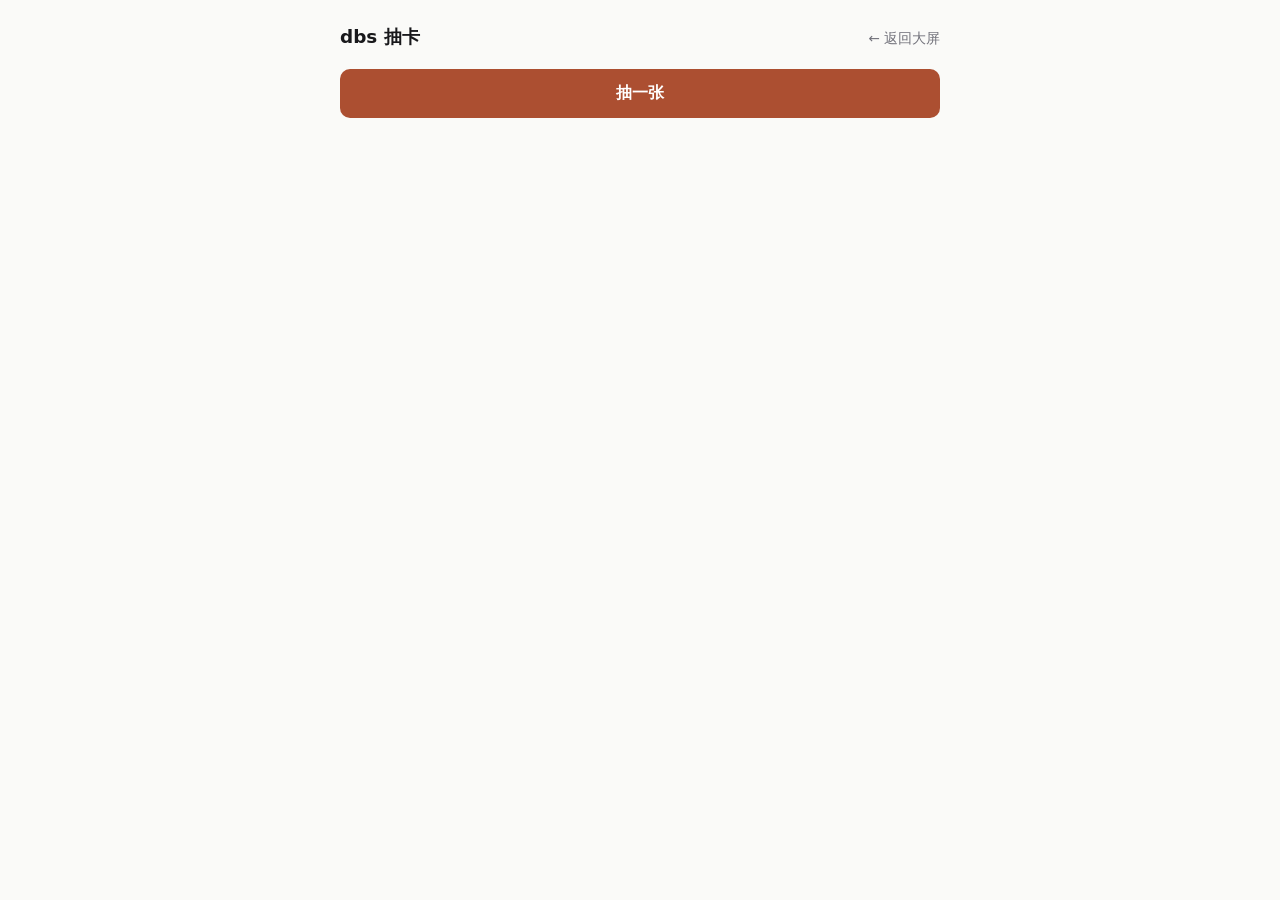
==== dbs/index.html @ bde5a91e "dbs 抽卡：/dbs/ 页 + /api/dbs-draw|dbs-deck + 大屏卡片（问题先行，抽卡即推 Bark 留档）" ====
<!DOCTYPE html>
<html lang="zh-CN">
<head>
<meta charset="utf-8">
<meta name="viewport" content="width=device-width, initial-scale=1, viewport-fit=cover">
<title>dbs 抽卡</title>
<style>
:root {
  --bg: #fafaf8;
  --fg: #18181b;
  --fg-soft: #3f3f46;
  --muted: #71717a;
  --border: #ebe9e4;
  --hover: #f2f0eb;
  --card: #ffffff;
  --accent: oklch(54% 0.13 38);
  --font-sans: -apple-system, BlinkMacSystemFont, "Segoe UI", "PingFang SC", "Hiragino Sans GB", "Microsoft YaHei", system-ui, sans-serif;
}
@media (prefers-color-scheme: dark) {
  :root {
    --bg: #0c0c0c; --fg: #ededec; --fg-soft: #c4c4c0; --muted: #8a8a87;
    --border: #1c1c1a; --hover: #161614; --card: #131311;
    --accent: oklch(72% 0.12 38);
  }
}
* { margin: 0; padding: 0; box-sizing: border-box; }
body {
  font-family: var(--font-sans);
  background: var(--bg); color: var(--fg);
  max-width: 640px; margin: 0 auto;
  padding: 24px 20px calc(24px + env(safe-area-inset-bottom));
  -webkit-font-smoothing: antialiased;
}
header { display: flex; align-items: baseline; justify-content: space-between; margin-bottom: 20px; }
h1 { font-size: 1.15rem; font-weight: 650; }
header a { color: var(--muted); text-decoration: none; font-size: 0.85rem; }
.draw-btn {
  display: block; width: 100%; padding: 14px;
  font: inherit; font-size: 1rem; font-weight: 600;
  color: #fff; background: var(--accent);
  border: none; border-radius: 10px; cursor: pointer;
}
.draw-btn:disabled { opacity: 0.5; }
.card {
  margin-top: 20px; padding: 18px;
  background: var(--card); border: 1px solid var(--border); border-radius: 12px;
  display: none;
}
.card.show { display: block; }
.q { font-size: 1.05rem; font-weight: 650; line-height: 1.55; }
.hint { color: var(--muted); font-size: 0.85rem; margin-top: 14px; }
.reveal-btn {
  margin-top: 14px; padding: 9px 16px;
  font: inherit; font-size: 0.9rem; font-weight: 550;
  color: var(--accent); background: none;
  border: 1px solid var(--accent); border-radius: 8px; cursor: pointer;
}
.a { display: none; margin-top: 16px; padding-top: 16px; border-top: 1px solid var(--border);
     color: var(--fg-soft); line-height: 1.7; white-space: pre-wrap; font-size: 0.95rem; }
.a.show { display: block; }
.src { margin-top: 12px; font-size: 0.85rem; }
.src a { color: var(--accent); text-decoration: none; }
.meta { margin-top: 20px; color: var(--muted); font-size: 0.78rem; text-align: center; }
</style>
</head>
<body>
<header>
  <h1>dbs 抽卡</h1>
  <a href="/">← 返回大屏</a>
</header>

<button class="draw-btn" id="draw">抽一张</button>

<div class="card" id="card">
  <div class="q" id="q"></div>
  <div class="hint">先自己想 30 秒——他会怎么答、为什么。</div>
  <button class="reveal-btn" id="reveal">看他的答案</button>
  <div class="a" id="a"></div>
  <div class="src" id="src"></div>
</div>

<div class="meta" id="meta"></div>

<script>
const $ = (id) => document.getElementById(id);
$("draw").addEventListener("click", async () => {
  $("draw").disabled = true;
  $("draw").textContent = "抽卡中…";
  try {
    const r = await fetch("/api/dbs-draw", { credentials: "same-origin" });
    const d = await r.json();
    if (!r.ok) throw new Error(d.error || r.status);
    const c = d.card;
    $("q").textContent = c.q;
    $("a").textContent = c.a;
    $("a").classList.remove("show");
    $("reveal").style.display = "";
    $("src").innerHTML = c.src_url
      ? `出处：<a href="${c.src_url}" target="_blank" rel="noopener">《${c.src_title}》</a>`
      : "";
    $("card").classList.add("show");
    $("meta").textContent = `牌堆 ${d.deck_size} 张 · ${d.barked ? "已推 Bark 留档" : "未推送"}`;
  } catch (e) {
    $("meta").textContent = "抽卡失败：" + e.message;
  } finally {
    $("draw").disabled = false;
    $("draw").textContent = "再抽一张";
  }
});
$("reveal").addEventListener("click", () => {
  $("a").classList.add("show");
  $("reveal").style.display = "none";
});
</script>
</body>
</html>
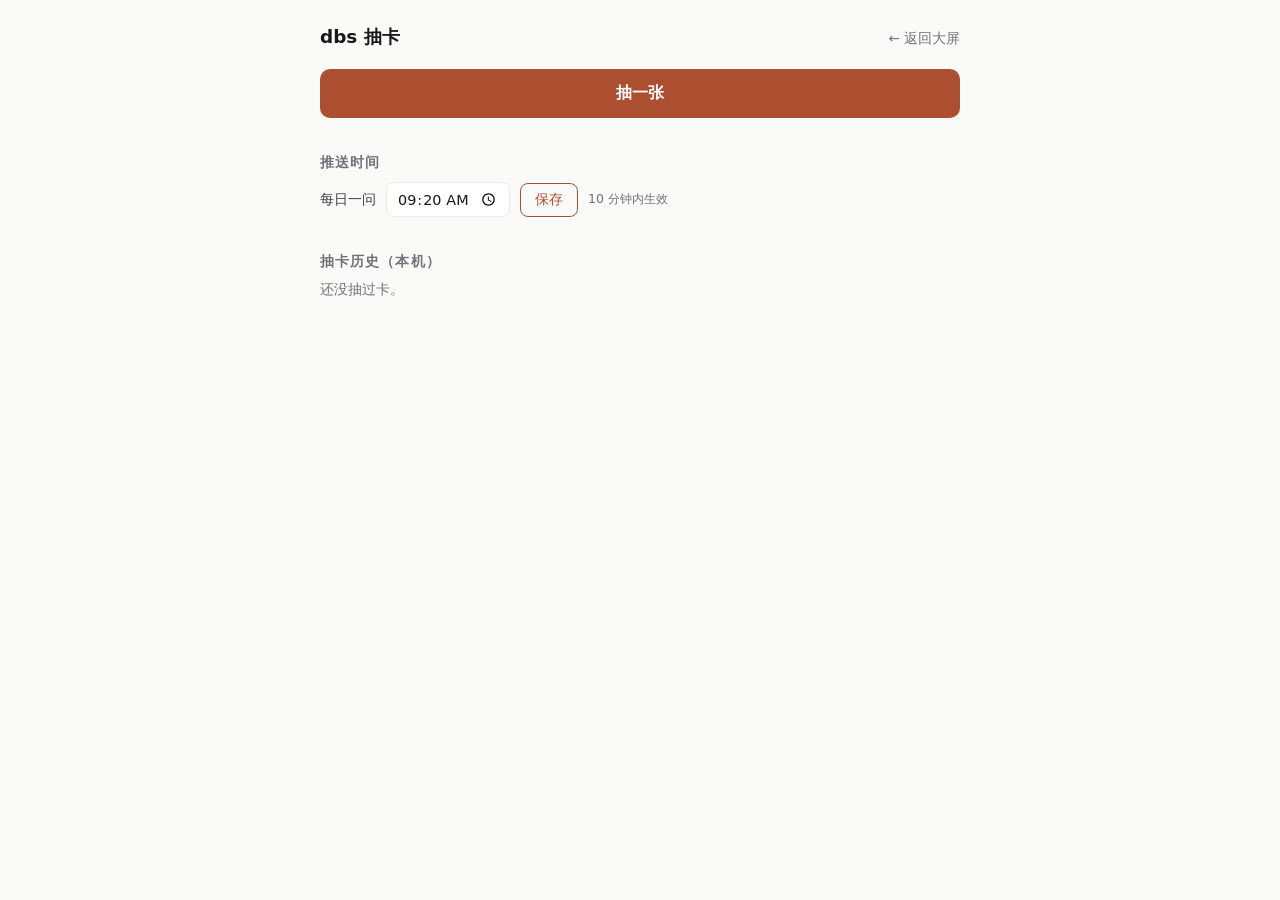
==== commit cb37d01e: "dbs 抽卡 v2：阅读版式（md 渲染）+ 抽卡历史回看(?id=) + 推送时间网页设置(/api/dbs-config[-pull])" ====
--- a/dbs/index.html
+++ b/dbs/index.html
@@ -27,9 +27,10 @@
 body {
   font-family: var(--font-sans);
   background: var(--bg); color: var(--fg);
-  max-width: 640px; margin: 0 auto;
-  padding: 24px 20px calc(24px + env(safe-area-inset-bottom));
+  max-width: 680px; margin: 0 auto;
+  padding: 24px 20px calc(48px + env(safe-area-inset-bottom));
   -webkit-font-smoothing: antialiased;
+  font-size: 16px;
 }
 header { display: flex; align-items: baseline; justify-content: space-between; margin-bottom: 20px; }
 h1 { font-size: 1.15rem; font-weight: 650; }
@@ -42,25 +43,61 @@
 }
 .draw-btn:disabled { opacity: 0.5; }
 .card {
-  margin-top: 20px; padding: 18px;
+  margin-top: 20px; padding: 22px 20px;
   background: var(--card); border: 1px solid var(--border); border-radius: 12px;
   display: none;
 }
 .card.show { display: block; }
-.q { font-size: 1.05rem; font-weight: 650; line-height: 1.55; }
+.q { font-size: 1.1rem; font-weight: 650; line-height: 1.6; }
 .hint { color: var(--muted); font-size: 0.85rem; margin-top: 14px; }
-.reveal-btn {
-  margin-top: 14px; padding: 9px 16px;
+.btn {
+  margin-top: 16px; margin-right: 10px; padding: 9px 16px;
   font: inherit; font-size: 0.9rem; font-weight: 550;
   color: var(--accent); background: none;
   border: 1px solid var(--accent); border-radius: 8px; cursor: pointer;
 }
-.a { display: none; margin-top: 16px; padding-top: 16px; border-top: 1px solid var(--border);
-     color: var(--fg-soft); line-height: 1.7; white-space: pre-wrap; font-size: 0.95rem; }
-.a.show { display: block; }
-.src { margin-top: 12px; font-size: 0.85rem; }
+.btn.soft { color: var(--muted); border-color: var(--border); }
+.hidden { display: none; }
+
+/* 阅读区：正常文章版式，跟随页面滚动，不做内嵌小滚动框 */
+.reading { margin-top: 20px; padding-top: 4px; border-top: 1px solid var(--border);
+           color: var(--fg-soft); font-size: 0.98rem; line-height: 1.85; }
+.reading h3 { color: var(--fg); font-size: 1.02rem; margin: 22px 0 8px; }
+.reading h4 { color: var(--fg); font-size: 0.98rem; margin: 20px 0 8px;
+              padding-left: 9px; border-left: 3px solid var(--accent); }
+.reading p { margin: 10px 0; }
+.reading ul { margin: 10px 0 10px 2px; list-style: none; }
+.reading li { margin: 7px 0; padding-left: 16px; position: relative; }
+.reading li::before { content: ""; position: absolute; left: 2px; top: 0.72em;
+                      width: 5px; height: 5px; border-radius: 50%; background: var(--muted); }
+.reading blockquote { margin: 10px 0; padding: 8px 14px; background: var(--hover);
+                      border-radius: 8px; color: var(--muted); }
+.reading strong { color: var(--fg); }
+.reading .label { margin: 24px 0 6px; font-size: 0.8rem; font-weight: 650;
+                  color: var(--muted); letter-spacing: 0.08em; }
+
+.src { margin-top: 14px; font-size: 0.85rem; }
 .src a { color: var(--accent); text-decoration: none; }
-.meta { margin-top: 20px; color: var(--muted); font-size: 0.78rem; text-align: center; }
+.meta { margin-top: 18px; color: var(--muted); font-size: 0.78rem; text-align: center; }
+
+section { margin-top: 36px; }
+section > h2 { font-size: 0.85rem; font-weight: 650; color: var(--muted);
+               letter-spacing: 0.08em; margin-bottom: 10px; }
+.hist { list-style: none; }
+.hist li { border-bottom: 1px solid var(--border); }
+.hist a { display: flex; justify-content: space-between; gap: 12px; padding: 10px 2px;
+          color: var(--fg-soft); text-decoration: none; font-size: 0.9rem; line-height: 1.5; }
+.hist a:hover { background: var(--hover); }
+.hist .t { color: var(--muted); font-size: 0.78rem; white-space: nowrap; padding-top: 2px; }
+.empty { color: var(--muted); font-size: 0.85rem; }
+
+.cfg { display: flex; align-items: center; gap: 10px; font-size: 0.9rem; color: var(--fg-soft); }
+.cfg input[type="time"] { font: inherit; padding: 6px 10px; background: var(--card);
+  color: var(--fg); border: 1px solid var(--border); border-radius: 8px; }
+.cfg button { padding: 7px 14px; font: inherit; font-size: 0.85rem; font-weight: 550;
+  color: var(--accent); background: none; border: 1px solid var(--accent);
+  border-radius: 8px; cursor: pointer; }
+.cfg .note { color: var(--muted); font-size: 0.78rem; }
 </style>
 </head>
 <body>
@@ -73,43 +110,175 @@
 
 <div class="card" id="card">
   <div class="q" id="q"></div>
-  <div class="hint">先自己想 30 秒——他会怎么答、为什么。</div>
-  <button class="reveal-btn" id="reveal">看他的答案</button>
-  <div class="a" id="a"></div>
+  <div class="hint" id="qhint">先自己想 30 秒——他会怎么答、为什么。</div>
+  <button class="btn" id="reveal">看他的答案</button>
+  <div id="body"></div>
   <div class="src" id="src"></div>
+  <div>
+    <button class="btn soft hidden" id="bdBtn">看结构拆解</button>
+    <button class="btn soft hidden" id="fullBtn">看完整文案</button>
+  </div>
 </div>
-
 <div class="meta" id="meta"></div>
+
+<section>
+  <h2>推送时间</h2>
+  <div class="cfg">
+    <span>每日一问</span>
+    <input type="time" id="pushTime" value="09:20">
+    <button id="saveCfg">保存</button>
+    <span class="note" id="cfgNote">10 分钟内生效</span>
+  </div>
+</section>
+
+<section>
+  <h2>抽卡历史（本机）</h2>
+  <ul class="hist" id="hist"></ul>
+  <p class="empty" id="histEmpty">还没抽过卡。</p>
+</section>
 
 <script>
 const $ = (id) => document.getElementById(id);
+let cur = null; // {card, transcript, breakdown}
+
+/* ---- 极简 markdown 渲染（内容来自自家语料，仍先转义再转换）---- */
+function esc(s) {
+  return s.replace(/&/g, "&amp;").replace(/</g, "&lt;").replace(/>/g, "&gt;");
+}
+function inline(s) {
+  return esc(s).replace(/\*\*([^*]+)\*\*/g, "<strong>$1</strong>").replace(/`([^`]+)`/g, "<strong>$1</strong>");
+}
+function mdToHtml(md) {
+  const out = [];
+  let list = false;
+  const closeList = () => { if (list) { out.push("</ul>"); list = false; } };
+  for (const raw of md.split("\n")) {
+    const line = raw.trim();
+    if (!line) { closeList(); continue; }
+    if (line.startsWith("### "))      { closeList(); out.push("<h4>" + inline(line.slice(4)) + "</h4>"); }
+    else if (line.startsWith("## ")) { closeList(); out.push("<h4>" + inline(line.slice(3)) + "</h4>"); }
+    else if (line.startsWith("# "))  { closeList(); out.push("<h3>" + inline(line.slice(2)) + "</h3>"); }
+    else if (line.startsWith("> "))  { closeList(); out.push("<blockquote>" + inline(line.slice(2)) + "</blockquote>"); }
+    else if (/^([-*]|\d+[.、])\s/.test(line)) {
+      if (!list) { out.push("<ul>"); list = true; }
+      out.push("<li>" + inline(line.replace(/^([-*]|\d+[.、])\s+/, "")) + "</li>");
+    }
+    else { closeList(); out.push("<p>" + inline(line) + "</p>"); }
+  }
+  closeList();
+  return out.join("");
+}
+function textToHtml(t) {
+  return t.split(/\n+/).filter(Boolean).map((p) => "<p>" + inline(p) + "</p>").join("");
+}
+
+/* ---- 卡片渲染 ---- */
+function showCard(d, { fromHistory } = {}) {
+  cur = d;
+  const c = d.card;
+  $("q").textContent = c.q;
+  $("qhint").style.display = "";
+  $("reveal").style.display = "";
+  $("body").innerHTML = "";
+  $("src").innerHTML = "";
+  $("bdBtn").classList.add("hidden");
+  $("fullBtn").classList.add("hidden");
+  $("bdBtn").dataset.open = ""; $("fullBtn").dataset.open = "";
+  $("bdBtn").textContent = "看结构拆解"; $("fullBtn").textContent = "看完整文案";
+  $("card").classList.add("show");
+  if (!fromHistory) addHist(c);
+  $("meta").textContent = `牌堆 ${d.deck_size} 张 · ${d.barked ? "已推 Bark 留档" : "本次未推送"}`;
+}
+function reveal() {
+  const c = cur.card;
+  $("qhint").style.display = "none";
+  $("reveal").style.display = "none";
+  $("body").innerHTML = `<div class="reading"><div class="label">他的答案</div>${textToHtml(c.a)}</div>`;
+  $("src").innerHTML = c.src_url
+    ? `出处：<a href="${c.src_url}" target="_blank" rel="noopener">《${esc(c.src_title)}》</a>`
+    : "";
+  if (cur.breakdown) $("bdBtn").classList.remove("hidden");
+  if (cur.transcript) $("fullBtn").classList.remove("hidden");
+}
+function togglePanel(btn, label, cls, html) {
+  const open = btn.dataset.open === "1";
+  document.querySelectorAll("." + cls).forEach((n) => n.remove());
+  if (!open) {
+    $("body").insertAdjacentHTML("beforeend",
+      `<div class="reading ${cls}"><div class="label">${label}</div>${html}</div>`);
+  }
+  btn.dataset.open = open ? "" : "1";
+  btn.textContent = (open ? "看" : "收起") + label;
+}
+
+/* ---- 抽卡 / 回看 ---- */
+async function fetchCard(params) {
+  const r = await fetch("/api/dbs-draw" + params, { credentials: "same-origin" });
+  const d = await r.json();
+  if (!r.ok) throw new Error(d.error || r.status);
+  return d;
+}
 $("draw").addEventListener("click", async () => {
-  $("draw").disabled = true;
-  $("draw").textContent = "抽卡中…";
-  try {
-    const r = await fetch("/api/dbs-draw", { credentials: "same-origin" });
+  $("draw").disabled = true; $("draw").textContent = "抽卡中…";
+  try {
+    showCard(await fetchCard(""));
+  } catch (e) { $("meta").textContent = "抽卡失败：" + e.message; }
+  finally { $("draw").disabled = false; $("draw").textContent = "再抽一张"; }
+});
+$("reveal").addEventListener("click", reveal);
+$("bdBtn").addEventListener("click", () => togglePanel($("bdBtn"), "结构拆解", "p-bd", mdToHtml(cur.breakdown)));
+$("fullBtn").addEventListener("click", () => togglePanel($("fullBtn"), "完整文案", "p-full", textToHtml(cur.transcript)));
+
+/* ---- 历史（localStorage，本机）---- */
+const HKEY = "dbs_draw_history";
+function getHist() { try { return JSON.parse(localStorage.getItem(HKEY)) || []; } catch (e) { return []; } }
+function addHist(c) {
+  let h = getHist().filter((x) => x.id !== c.id);
+  h.unshift({ id: c.id, q: c.q, ts: Date.now() });
+  localStorage.setItem(HKEY, JSON.stringify(h.slice(0, 200)));
+  renderHist();
+}
+function renderHist() {
+  const h = getHist();
+  $("histEmpty").style.display = h.length ? "none" : "";
+  $("hist").innerHTML = h.map((x) => {
+    const d = new Date(x.ts);
+    const t = `${d.getMonth() + 1}-${d.getDate()}`;
+    return `<li><a href="#" data-id="${x.id}"><span>${esc(x.q)}</span><span class="t">${t}</span></a></li>`;
+  }).join("");
+}
+$("hist").addEventListener("click", async (e) => {
+  const a = e.target.closest("a[data-id]");
+  if (!a) return;
+  e.preventDefault();
+  $("meta").textContent = "加载中…";
+  try {
+    showCard(await fetchCard(`?id=${a.dataset.id}&push=0`), { fromHistory: true });
+    window.scrollTo({ top: 0, behavior: "smooth" });
+    $("meta").textContent = "历史回看（未重复推送）";
+  } catch (e2) { $("meta").textContent = "加载失败：" + e2.message; }
+});
+renderHist();
+
+/* ---- 推送时间设置 ---- */
+(async () => {
+  try {
+    const r = await fetch("/api/dbs-config", { credentials: "same-origin" });
+    if (r.ok) { const d = await r.json(); if (d.push_time) $("pushTime").value = d.push_time; }
+  } catch (e) {}
+})();
+$("saveCfg").addEventListener("click", async () => {
+  $("cfgNote").textContent = "保存中…";
+  try {
+    const r = await fetch("/api/dbs-config", {
+      method: "POST", credentials: "same-origin",
+      headers: { "Content-Type": "application/json" },
+      body: JSON.stringify({ push_time: $("pushTime").value }),
+    });
     const d = await r.json();
     if (!r.ok) throw new Error(d.error || r.status);
-    const c = d.card;
-    $("q").textContent = c.q;
-    $("a").textContent = c.a;
-    $("a").classList.remove("show");
-    $("reveal").style.display = "";
-    $("src").innerHTML = c.src_url
-      ? `出处：<a href="${c.src_url}" target="_blank" rel="noopener">《${c.src_title}》</a>`
-      : "";
-    $("card").classList.add("show");
-    $("meta").textContent = `牌堆 ${d.deck_size} 张 · ${d.barked ? "已推 Bark 留档" : "未推送"}`;
-  } catch (e) {
-    $("meta").textContent = "抽卡失败：" + e.message;
-  } finally {
-    $("draw").disabled = false;
-    $("draw").textContent = "再抽一张";
-  }
-});
-$("reveal").addEventListener("click", () => {
-  $("a").classList.add("show");
-  $("reveal").style.display = "none";
+    $("cfgNote").textContent = `已保存 ${d.push_time}，10 分钟内生效`;
+  } catch (e) { $("cfgNote").textContent = "保存失败：" + e.message; }
 });
 </script>
 </body>
